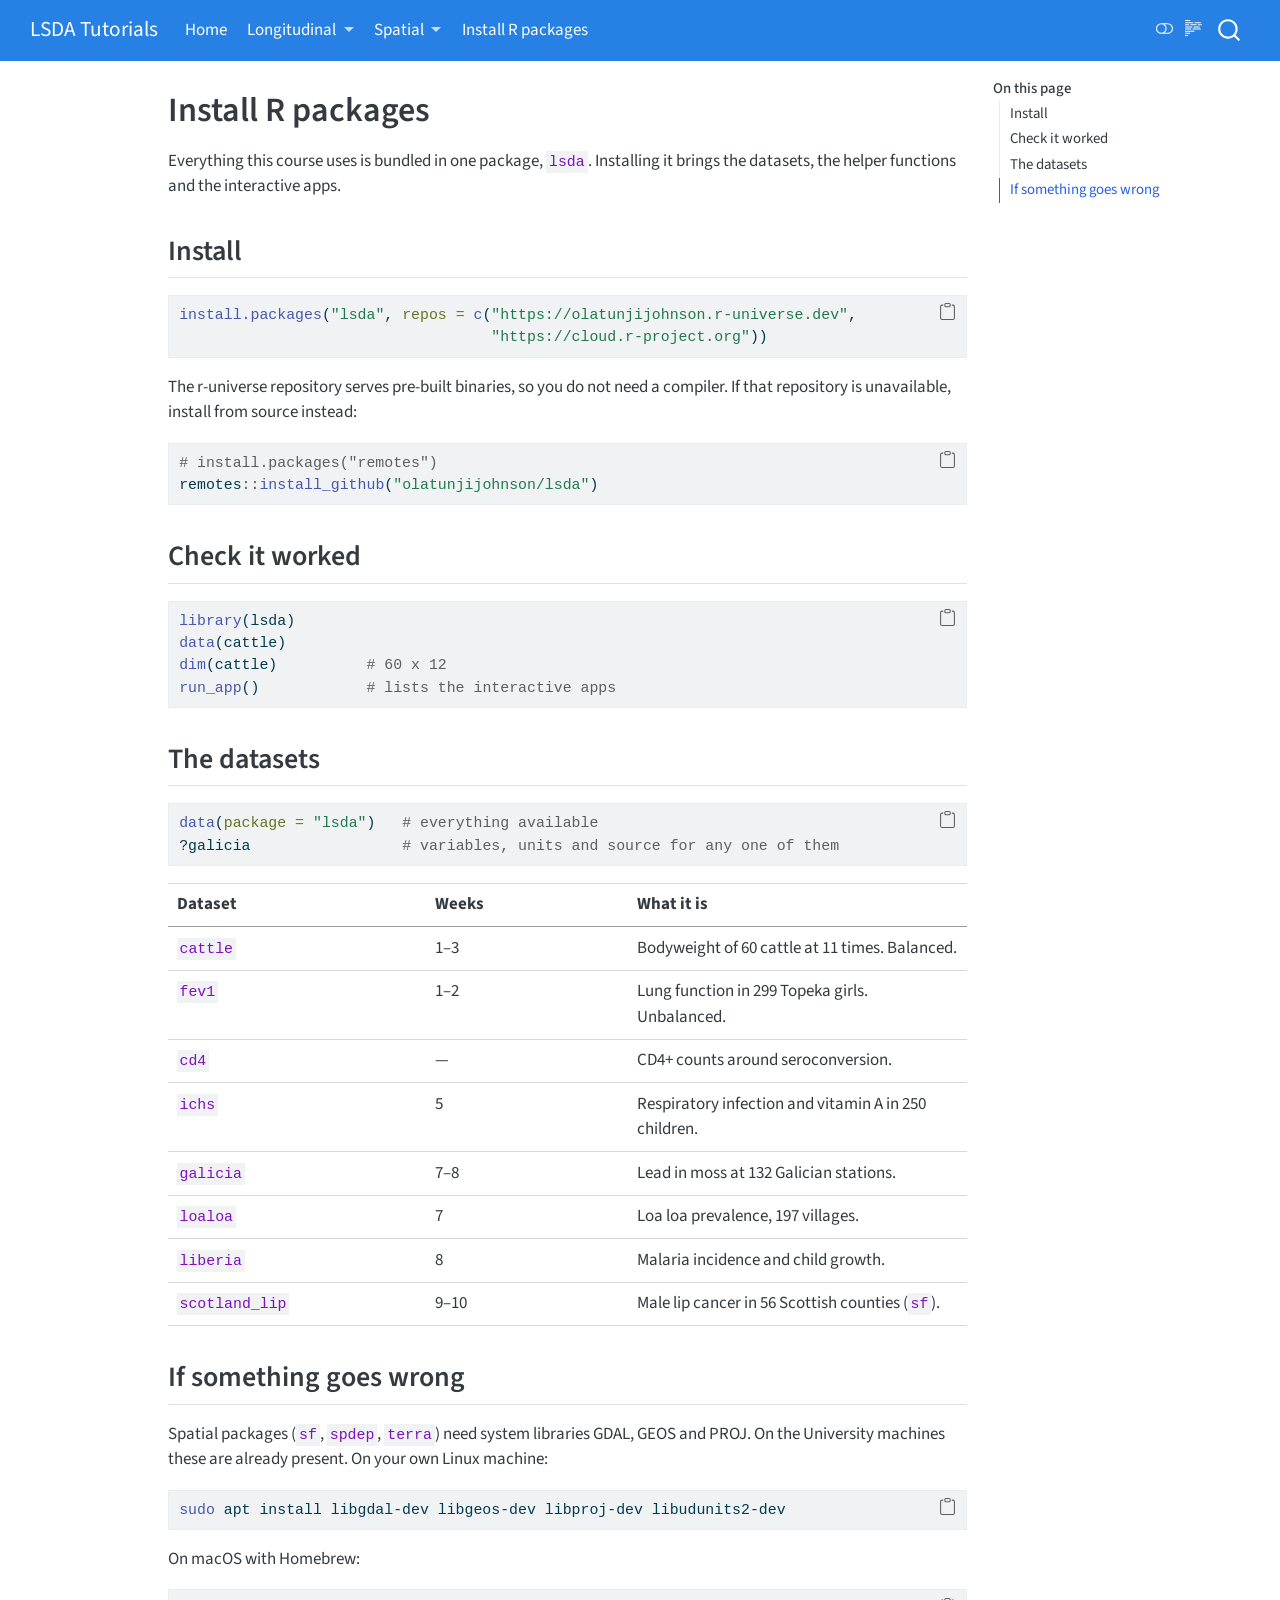
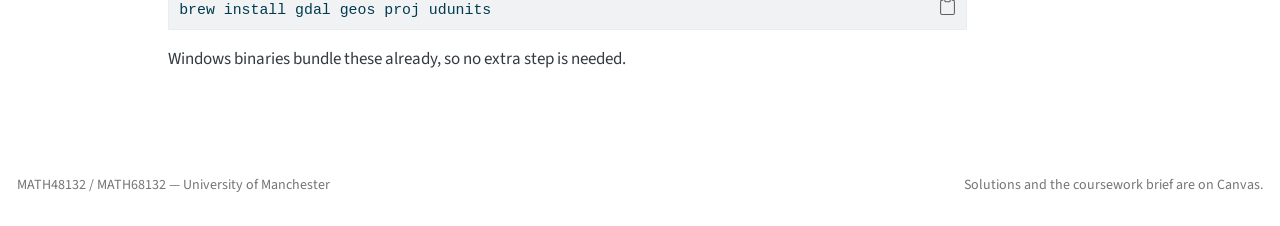
==== setup.html @ cd85b2e4 "Publish LSDA tutorial site Rendered output only, built from the private LSDA-2026 repository. Contai" ====
<!DOCTYPE html>
<html xmlns="http://www.w3.org/1999/xhtml" lang="en" xml:lang="en"><head>

<meta charset="utf-8">
<meta name="generator" content="quarto-1.10.18">

<meta name="viewport" content="width=device-width, initial-scale=1.0, user-scalable=yes">


<title>Install R packages – LSDA Tutorials</title>
<style>
/* Default styles provided by pandoc.
** See https://pandoc.org/MANUAL.html#variables-for-html for config info.
*/
span.smallcaps{font-variant: small-caps;}
div.columns{display: flex; gap: 1.5em;}
div.column{flex: auto;}
@media screen {
div.columns{gap: min(4vw, 1.5em);}
div.column{overflow-x: auto;}
}
div.hanging-indent{margin-left: 1.5em; text-indent: -1.5em;}
ul.task-list{list-style: none;}
ul.task-list li input[type="checkbox"] {
  width: 0.8em;
  margin: 0 0.8em 0.2em -1em; /* quarto-specific, see https://github.com/quarto-dev/quarto-cli/issues/4556 */ 
  vertical-align: middle;
}
/* CSS for syntax highlighting */
html { -webkit-text-size-adjust: 100%; }
pre > code.sourceCode { white-space: pre; position: relative; }
pre > code.sourceCode > span { display: inline-block; line-height: 1.25; }
pre > code.sourceCode > span:empty { height: 1.2em; }
.sourceCode { overflow: visible; }
code.sourceCode > span { color: inherit; text-decoration: inherit; }
div.sourceCode { margin: 1em 0; }
pre.sourceCode { margin: 0; }
@media screen {
div.sourceCode { overflow: auto; }
}
@media print {
pre > code.sourceCode { white-space: pre-wrap; }
pre > code.sourceCode > span { text-indent: -5em; padding-left: 5em; }
}
pre.numberSource code
  { counter-reset: source-line 0; }
pre.numberSource code > span
  { position: relative; left: -4em; counter-increment: source-line; }
pre.numberSource code > span > a:first-child::before
  { content: counter(source-line);
    position: relative; left: -1em; text-align: right; vertical-align: baseline;
    border: none; display: inline-block;
    -webkit-touch-callout: none; -webkit-user-select: none;
    -khtml-user-select: none; -moz-user-select: none;
    -ms-user-select: none; user-select: none;
    padding: 0 4px; width: 4em;
  }
pre.numberSource { margin-left: 3em;  padding-left: 4px; }
div.sourceCode
  {   }
@media screen {
pre > code.sourceCode > span > a:first-child::before { text-decoration: underline; }
}
</style>


<script src="site_libs/quarto-nav/quarto-nav.js"></script>
<script src="site_libs/quarto-nav/headroom.min.js"></script>
<script src="site_libs/clipboard/clipboard.min.js"></script>
<script src="site_libs/quarto-search/autocomplete.umd.js"></script>
<script src="site_libs/quarto-search/fuse.min.js"></script>
<script src="site_libs/quarto-search/quarto-search.js"></script>
<meta name="quarto:offset" content="./">
<script src="site_libs/quarto-html/quarto.js" type="module"></script>
<script src="site_libs/quarto-html/tabsets/tabsets.js" type="module"></script>
<script src="site_libs/quarto-html/popper.min.js"></script>
<script src="site_libs/quarto-html/tippy.umd.min.js"></script>
<script src="site_libs/quarto-html/anchor.min.js"></script>
<link href="site_libs/quarto-html/tippy.css" rel="stylesheet">
<link href="site_libs/quarto-html/quarto-syntax-highlighting-64a204ab8560d761af7679ceaba22944.css" rel="stylesheet" class="quarto-color-scheme" id="quarto-text-highlighting-styles">
<link href="site_libs/quarto-html/quarto-syntax-highlighting-dark-b85bc7c33db8c58e0ec93c3465666fed.css" rel="stylesheet" class="quarto-color-scheme quarto-color-alternate" id="quarto-text-highlighting-styles">
<link href="site_libs/quarto-html/quarto-syntax-highlighting-64a204ab8560d761af7679ceaba22944.css" rel="stylesheet" class="quarto-color-scheme-extra" id="quarto-text-highlighting-styles">
<script src="site_libs/bootstrap/bootstrap.min.js"></script>
<link href="site_libs/bootstrap/bootstrap-icons.css" rel="stylesheet">
<link href="site_libs/bootstrap/bootstrap-890f6ddb27ab3d888db436a65a8ec810.min.css" rel="stylesheet" append-hash="true" class="quarto-color-scheme" id="quarto-bootstrap" data-mode="light">
<link href="site_libs/bootstrap/bootstrap-dark-fd373fba937ee4782293b424e2fedf7d.min.css" rel="stylesheet" append-hash="true" class="quarto-color-scheme quarto-color-alternate" id="quarto-bootstrap" data-mode="dark">
<link href="site_libs/bootstrap/bootstrap-890f6ddb27ab3d888db436a65a8ec810.min.css" rel="stylesheet" append-hash="true" class="quarto-color-scheme-extra" id="quarto-bootstrap" data-mode="light">
<script src="site_libs/quarto-contrib/live-runtime/live-runtime.js" type="module"></script>
<link href="site_libs/quarto-contrib/live-runtime/live-runtime.css" rel="stylesheet">
<script id="quarto-search-options" type="application/json">{
  "location": "navbar",
  "copy-button": false,
  "collapse-after": 3,
  "panel-placement": "end",
  "type": "overlay",
  "limit": 50,
  "keyboard-shortcut": [
    "f",
    "/",
    "s"
  ],
  "language": {
    "search-no-results-text": "No results",
    "search-matching-documents-text": "matching documents",
    "search-copy-link-title": "Copy link to search",
    "search-hide-matches-text": "Hide additional matches",
    "search-more-match-text": "more match in this document",
    "search-more-matches-text": "more matches in this document",
    "search-clear-button-title": "Clear",
    "search-text-placeholder": "",
    "search-detached-cancel-button-title": "Cancel",
    "search-submit-button-title": "Submit",
    "search-label": "Search"
  }
}</script>
<script type="module" src="site_libs/quarto-ojs/quarto-ojs-runtime.js"></script>
<link href="site_libs/quarto-ojs/quarto-ojs.css" rel="stylesheet">
<script src="coi-serviceworker.js"></script>


<link rel="stylesheet" href="styles.css">
</head>

<body class="nav-fixed quarto-light"><script id="quarto-html-before-body" type="application/javascript">
    const toggleBodyColorMode = (bsSheetEl) => {
      const mode = bsSheetEl.getAttribute("data-mode");
      const bodyEl = window.document.querySelector("body");
      if (mode === "dark") {
        bodyEl.classList.add("quarto-dark");
        bodyEl.classList.remove("quarto-light");
      } else {
        bodyEl.classList.add("quarto-light");
        bodyEl.classList.remove("quarto-dark");
      }
    }
    const toggleBodyColorPrimary = () => {
      const bsSheetEl = window.document.querySelector("link#quarto-bootstrap:not([rel=disabled-stylesheet])");
      if (bsSheetEl) {
        toggleBodyColorMode(bsSheetEl);
      }
    }
    const setColorSchemeToggle = (alternate) => {
      const toggles = window.document.querySelectorAll('.quarto-color-scheme-toggle');
      for (let i=0; i < toggles.length; i++) {
        const toggle = toggles[i];
        if (toggle) {
          if (alternate) {
            toggle.classList.add("alternate");
          } else {
            toggle.classList.remove("alternate");
          }
        }
      }
    };
    const toggleColorMode = (alternate) => {
      // Switch the stylesheets
      const primaryStylesheets = window.document.querySelectorAll('link.quarto-color-scheme:not(.quarto-color-alternate)');
      const alternateStylesheets = window.document.querySelectorAll('link.quarto-color-scheme.quarto-color-alternate');
      manageTransitions('#quarto-margin-sidebar .nav-link', false);
      if (alternate) {
        // note: dark is layered on light, we don't disable primary!
        enableStylesheet(alternateStylesheets);
        for (const sheetNode of alternateStylesheets) {
          if (sheetNode.id === "quarto-bootstrap") {
            toggleBodyColorMode(sheetNode);
          }
        }
      } else {
        disableStylesheet(alternateStylesheets);
        enableStylesheet(primaryStylesheets)
        toggleBodyColorPrimary();
      }
      manageTransitions('#quarto-margin-sidebar .nav-link', true);
      // Switch the toggles
      setColorSchemeToggle(alternate)
      // Hack to workaround the fact that safari doesn't
      // properly recolor the scrollbar when toggling (#1455)
      if (navigator.userAgent.indexOf('Safari') > 0 && navigator.userAgent.indexOf('Chrome') == -1) {
        manageTransitions("body", false);
        window.scrollTo(0, 1);
        setTimeout(() => {
          window.scrollTo(0, 0);
          manageTransitions("body", true);
        }, 40);
      }
    }
    const disableStylesheet = (stylesheets) => {
      for (let i=0; i < stylesheets.length; i++) {
        const stylesheet = stylesheets[i];
        stylesheet.rel = 'disabled-stylesheet';
      }
    }
    const enableStylesheet = (stylesheets) => {
      for (let i=0; i < stylesheets.length; i++) {
        const stylesheet = stylesheets[i];
        if(stylesheet.rel !== 'stylesheet') { // for Chrome, which will still FOUC without this check
          stylesheet.rel = 'stylesheet';
        }
      }
    }
    const manageTransitions = (selector, allowTransitions) => {
      const els = window.document.querySelectorAll(selector);
      for (let i=0; i < els.length; i++) {
        const el = els[i];
        if (allowTransitions) {
          el.classList.remove('notransition');
        } else {
          el.classList.add('notransition');
        }
      }
    }
    const isFileUrl = () => {
      return window.location.protocol === 'file:';
    }
    const hasAlternateSentinel = () => {
      let styleSentinel = getColorSchemeSentinel();
      if (styleSentinel !== null) {
        return styleSentinel === "alternate";
      } else {
        return false;
      }
    }
    const setStyleSentinel = (alternate) => {
      const value = alternate ? "alternate" : "default";
      if (!isFileUrl()) {
        window.localStorage.setItem("quarto-color-scheme", value);
      } else {
        localAlternateSentinel = value;
      }
    }
    const getColorSchemeSentinel = () => {
      if (!isFileUrl()) {
        const storageValue = window.localStorage.getItem("quarto-color-scheme");
        return storageValue != null ? storageValue : localAlternateSentinel;
      } else {
        return localAlternateSentinel;
      }
    }
    const toggleGiscusIfUsed = (isAlternate, darkModeDefault) => {
      const baseTheme = document.querySelector('#giscus-base-theme')?.value ?? 'light';
      const alternateTheme = document.querySelector('#giscus-alt-theme')?.value ?? 'dark';
      let newTheme = '';
      if(authorPrefersDark) {
        newTheme = isAlternate ? baseTheme : alternateTheme;
      } else {
        newTheme = isAlternate ? alternateTheme : baseTheme;
      }
      const changeGiscusTheme = () => {
        // From: https://github.com/giscus/giscus/issues/336
        const sendMessage = (message) => {
          const iframe = document.querySelector('iframe.giscus-frame');
          if (!iframe) return;
          iframe.contentWindow.postMessage({ giscus: message }, 'https://giscus.app');
        }
        sendMessage({
          setConfig: {
            theme: newTheme
          }
        });
      }
      const isGiscussLoaded = window.document.querySelector('iframe.giscus-frame') !== null;
      if (isGiscussLoaded) {
        changeGiscusTheme();
      }
    };
    const authorPrefersDark = false;
    const darkModeDefault = authorPrefersDark;
      document.querySelector('link#quarto-text-highlighting-styles.quarto-color-scheme-extra').rel = 'disabled-stylesheet';
      document.querySelector('link#quarto-bootstrap.quarto-color-scheme-extra').rel = 'disabled-stylesheet';
    let localAlternateSentinel = darkModeDefault ? 'alternate' : 'default';
    // Dark / light mode switch
    window.quartoToggleColorScheme = () => {
      // Read the current dark / light value
      let toAlternate = !hasAlternateSentinel();
      toggleColorMode(toAlternate);
      setStyleSentinel(toAlternate);
      toggleGiscusIfUsed(toAlternate, darkModeDefault);
      window.dispatchEvent(new Event('resize'));
    };
    // Switch to dark mode if need be
    if (hasAlternateSentinel()) {
      toggleColorMode(true);
    } else {
      toggleColorMode(false);
    }
  </script>

<div id="quarto-search-results"></div>
  <header id="quarto-header" class="headroom fixed-top">
    <nav class="navbar navbar-expand-lg " data-bs-theme="dark">
      <div class="navbar-container container-fluid">
      <div class="navbar-brand-container mx-auto">
    <a class="navbar-brand" href="./index.html">
    <span class="navbar-title">LSDA Tutorials</span>
    </a>
  </div>
            <div id="quarto-search" class="" title="Search"></div>
          <button class="navbar-toggler" type="button" data-bs-toggle="collapse" data-bs-target="#navbarCollapse" aria-controls="navbarCollapse" role="menu" aria-expanded="false" aria-label="Toggle navigation" onclick="if (window.quartoToggleHeadroom) { window.quartoToggleHeadroom(); }">
  <span class="navbar-toggler-icon"></span>
</button>
          <div class="collapse navbar-collapse" id="navbarCollapse">
            <ul class="navbar-nav navbar-nav-scroll me-auto">
  <li class="nav-item">
    <a class="nav-link" href="./index.html"> 
<span class="menu-text">Home</span></a>
  </li>  
  <li class="nav-item dropdown ">
    <a class="nav-link dropdown-toggle" href="#" id="nav-menu-longitudinal" role="link" data-bs-toggle="dropdown" aria-expanded="false">
 <span class="menu-text">Longitudinal</span>
    </a>
    <ul class="dropdown-menu" aria-labelledby="nav-menu-longitudinal">    
        <li>
    <a class="dropdown-item" href="./week01.html">
 <span class="dropdown-text">Week 1 — Exploring longitudinal data</span></a>
  </li>  
        <li>
    <a class="dropdown-item" href="./week02.html">
 <span class="dropdown-text">Week 2 — Linear mixed models</span></a>
  </li>  
        <li>
    <a class="dropdown-item" href="./week03.html">
 <span class="dropdown-text">Week 3 — Estimation and inference</span></a>
  </li>  
        <li>
    <a class="dropdown-item" href="./week04.html">
 <span class="dropdown-text">Week 4 — GLMMs</span></a>
  </li>  
        <li>
    <a class="dropdown-item" href="./week05.html">
 <span class="dropdown-text">Week 5 — GEE</span></a>
  </li>  
    </ul>
  </li>
  <li class="nav-item dropdown ">
    <a class="nav-link dropdown-toggle" href="#" id="nav-menu-spatial" role="link" data-bs-toggle="dropdown" aria-expanded="false">
 <span class="menu-text">Spatial</span>
    </a>
    <ul class="dropdown-menu" aria-labelledby="nav-menu-spatial">    
        <li>
    <a class="dropdown-item" href="./week07.html">
 <span class="dropdown-text">Week 7 — Geostatistics and variograms</span></a>
  </li>  
        <li>
    <a class="dropdown-item" href="./week08.html">
 <span class="dropdown-text">Week 8 — Kriging and prediction</span></a>
  </li>  
        <li>
    <a class="dropdown-item" href="./week09.html">
 <span class="dropdown-text">Week 9 — Areal data and Moran’s I</span></a>
  </li>  
        <li>
    <a class="dropdown-item" href="./week10.html">
 <span class="dropdown-text">Week 10 — CAR models</span></a>
  </li>  
        <li>
    <a class="dropdown-item" href="./week11.html">
 <span class="dropdown-text">Week 11 — Point processes</span></a>
  </li>  
    </ul>
  </li>
  <li class="nav-item">
    <a class="nav-link active" href="./setup.html" aria-current="page"> 
<span class="menu-text">Install R packages</span></a>
  </li>  
</ul>
          </div> <!-- /navcollapse -->
            <div class="quarto-navbar-tools">
  <a href="" class="quarto-color-scheme-toggle quarto-navigation-tool  px-1" onclick="window.quartoToggleColorScheme(); return false;" title="Toggle dark mode"><i class="bi"></i></a>
  <a href="" class="quarto-reader-toggle quarto-navigation-tool px-1" onclick="window.quartoToggleReader(); return false;" title="Toggle reader mode">
  <div class="quarto-reader-toggle-btn">
  <i class="bi"></i>
  </div>
</a>
</div>
      </div> <!-- /container-fluid -->
    </nav>
</header>
<!-- content -->
<div id="quarto-content" class="quarto-container page-columns page-rows-contents page-layout-article page-navbar">
<!-- sidebar -->
<!-- margin-sidebar -->
    <div id="quarto-margin-sidebar" class="sidebar margin-sidebar">
        <nav id="TOC" role="doc-toc" class="toc-active">
    <h2 id="toc-title">On this page</h2>
   
  <ul>
  <li><a href="#install" id="toc-install" class="nav-link active" data-scroll-target="#install">Install</a></li>
  <li><a href="#check-it-worked" id="toc-check-it-worked" class="nav-link" data-scroll-target="#check-it-worked">Check it worked</a></li>
  <li><a href="#the-datasets" id="toc-the-datasets" class="nav-link" data-scroll-target="#the-datasets">The datasets</a></li>
  <li><a href="#if-something-goes-wrong" id="toc-if-something-goes-wrong" class="nav-link" data-scroll-target="#if-something-goes-wrong">If something goes wrong</a></li>
  </ul>
</nav>
    </div>
<!-- main -->
<main class="content" id="quarto-document-content">


<header id="title-block-header" class="quarto-title-block default">
<div class="quarto-title">
<h1 class="title">Install R packages</h1>
</div>



<div class="quarto-title-meta">

    
  
    
  </div>
  


</header>


<p>Everything this course uses is bundled in one package, <code>lsda</code>. Installing it brings the datasets, the helper functions and the interactive apps.</p>
<section id="install" class="level2">
<h2 class="anchored" data-anchor-id="install">Install</h2>
<div class="code-copy-outer-scaffold"><div class="sourceCode" id="cb1"><pre class="sourceCode r code-with-copy"><code class="sourceCode r"><span id="cb1-1"><a href="#cb1-1" aria-hidden="true" tabindex="-1"></a><span class="fu">install.packages</span>(<span class="st">"lsda"</span>, <span class="at">repos =</span> <span class="fu">c</span>(<span class="st">"https://olatunjijohnson.r-universe.dev"</span>,</span>
<span id="cb1-2"><a href="#cb1-2" aria-hidden="true" tabindex="-1"></a>                                   <span class="st">"https://cloud.r-project.org"</span>))</span></code></pre></div><button title="Copy to Clipboard" class="code-copy-button"><i class="bi"></i></button></div>
<p>The r-universe repository serves pre-built binaries, so you do not need a compiler. If that repository is unavailable, install from source instead:</p>
<div class="code-copy-outer-scaffold"><div class="sourceCode" id="cb2"><pre class="sourceCode r code-with-copy"><code class="sourceCode r"><span id="cb2-1"><a href="#cb2-1" aria-hidden="true" tabindex="-1"></a><span class="co"># install.packages("remotes")</span></span>
<span id="cb2-2"><a href="#cb2-2" aria-hidden="true" tabindex="-1"></a>remotes<span class="sc">::</span><span class="fu">install_github</span>(<span class="st">"olatunjijohnson/lsda"</span>)</span></code></pre></div><button title="Copy to Clipboard" class="code-copy-button"><i class="bi"></i></button></div>
</section>
<section id="check-it-worked" class="level2">
<h2 class="anchored" data-anchor-id="check-it-worked">Check it worked</h2>
<div class="code-copy-outer-scaffold"><div class="sourceCode" id="cb3"><pre class="sourceCode r code-with-copy"><code class="sourceCode r"><span id="cb3-1"><a href="#cb3-1" aria-hidden="true" tabindex="-1"></a><span class="fu">library</span>(lsda)</span>
<span id="cb3-2"><a href="#cb3-2" aria-hidden="true" tabindex="-1"></a><span class="fu">data</span>(cattle)</span>
<span id="cb3-3"><a href="#cb3-3" aria-hidden="true" tabindex="-1"></a><span class="fu">dim</span>(cattle)          <span class="co"># 60 x 12</span></span>
<span id="cb3-4"><a href="#cb3-4" aria-hidden="true" tabindex="-1"></a><span class="fu">run_app</span>()            <span class="co"># lists the interactive apps</span></span></code></pre></div><button title="Copy to Clipboard" class="code-copy-button"><i class="bi"></i></button></div>
</section>
<section id="the-datasets" class="level2">
<h2 class="anchored" data-anchor-id="the-datasets">The datasets</h2>
<div class="code-copy-outer-scaffold"><div class="sourceCode" id="cb4"><pre class="sourceCode r code-with-copy"><code class="sourceCode r"><span id="cb4-1"><a href="#cb4-1" aria-hidden="true" tabindex="-1"></a><span class="fu">data</span>(<span class="at">package =</span> <span class="st">"lsda"</span>)   <span class="co"># everything available</span></span>
<span id="cb4-2"><a href="#cb4-2" aria-hidden="true" tabindex="-1"></a>?galicia                 <span class="co"># variables, units and source for any one of them</span></span></code></pre></div><button title="Copy to Clipboard" class="code-copy-button"><i class="bi"></i></button></div>
<table class="caption-top table">
<colgroup>
<col style="width: 32%">
<col style="width: 25%">
<col style="width: 42%">
</colgroup>
<thead>
<tr class="header">
<th>Dataset</th>
<th>Weeks</th>
<th>What it is</th>
</tr>
</thead>
<tbody>
<tr class="odd">
<td><code>cattle</code></td>
<td>1–3</td>
<td>Bodyweight of 60 cattle at 11 times. Balanced.</td>
</tr>
<tr class="even">
<td><code>fev1</code></td>
<td>1–2</td>
<td>Lung function in 299 Topeka girls. Unbalanced.</td>
</tr>
<tr class="odd">
<td><code>cd4</code></td>
<td>—</td>
<td>CD4+ counts around seroconversion.</td>
</tr>
<tr class="even">
<td><code>ichs</code></td>
<td>5</td>
<td>Respiratory infection and vitamin A in 250 children.</td>
</tr>
<tr class="odd">
<td><code>galicia</code></td>
<td>7–8</td>
<td>Lead in moss at 132 Galician stations.</td>
</tr>
<tr class="even">
<td><code>loaloa</code></td>
<td>7</td>
<td>Loa loa prevalence, 197 villages.</td>
</tr>
<tr class="odd">
<td><code>liberia</code></td>
<td>8</td>
<td>Malaria incidence and child growth.</td>
</tr>
<tr class="even">
<td><code>scotland_lip</code></td>
<td>9–10</td>
<td>Male lip cancer in 56 Scottish counties (<code>sf</code>).</td>
</tr>
</tbody>
</table>
</section>
<section id="if-something-goes-wrong" class="level2">
<h2 class="anchored" data-anchor-id="if-something-goes-wrong">If something goes wrong</h2>
<p>Spatial packages (<code>sf</code>, <code>spdep</code>, <code>terra</code>) need system libraries GDAL, GEOS and PROJ. On the University machines these are already present. On your own Linux machine:</p>
<div class="code-copy-outer-scaffold"><div class="sourceCode" id="cb5"><pre class="sourceCode sh code-with-copy"><code class="sourceCode bash"><span id="cb5-1"><a href="#cb5-1" aria-hidden="true" tabindex="-1"></a><span class="fu">sudo</span> apt install libgdal-dev libgeos-dev libproj-dev libudunits2-dev</span></code></pre></div><button title="Copy to Clipboard" class="code-copy-button"><i class="bi"></i></button></div>
<p>On macOS with Homebrew:</p>
<div class="code-copy-outer-scaffold"><div class="sourceCode" id="cb6"><pre class="sourceCode sh code-with-copy"><code class="sourceCode bash"><span id="cb6-1"><a href="#cb6-1" aria-hidden="true" tabindex="-1"></a><span class="ex">brew</span> install gdal geos proj udunits</span></code></pre></div><button title="Copy to Clipboard" class="code-copy-button"><i class="bi"></i></button></div>
<p>Windows binaries bundle these already, so no extra step is needed.</p>


<script type="ojs-module-contents">
eyJjb250ZW50cyI6W119
</script>
<div id="exercise-loading-indicator" class="exercise-loading-indicator d-none d-flex align-items-center gap-2">
<div id="exercise-loading-status" class="d-flex gap-2">

</div>
<div class="spinner-grow spinner-grow-sm">

</div>
</div>
<script type="vfs-file">
W10=
</script>
</section>

</main> <!-- /main -->
<script type="ojs-module-contents">
eyJjb250ZW50cyI6W119
</script>
<script type="module">
if (window.location.protocol === "file:") { alert("The OJS runtime does not work with file:// URLs. Please use a web server to view this document."); }
window._ojs.paths.runtimeToDoc = "../..";
window._ojs.paths.runtimeToRoot = "../..";
window._ojs.paths.docToRoot = "";
window._ojs.selfContained = false;
window._ojs.runtime.interpretFromScriptTags();
</script>
<script id="quarto-html-after-body" type="application/javascript">
  window.document.addEventListener("DOMContentLoaded", function (event) {
    // Ensure there is a toggle, if there isn't float one in the top right
    if (window.document.querySelector('.quarto-color-scheme-toggle') === null) {
      const a = window.document.createElement('a');
      a.classList.add('top-right');
      a.classList.add('quarto-color-scheme-toggle');
      a.href = "";
      a.onclick = function() { try { window.quartoToggleColorScheme(); } catch {} return false; };
      const i = window.document.createElement("i");
      i.classList.add('bi');
      a.appendChild(i);
      window.document.body.appendChild(a);
    }
    setColorSchemeToggle(hasAlternateSentinel())
    const icon = "";
    const anchorJS = new window.AnchorJS();
    anchorJS.options = {
      placement: 'right',
      icon: icon
    };
    anchorJS.add('.anchored');
    const isCodeAnnotation = (el) => {
      for (const clz of el.classList) {
        if (clz.startsWith('code-annotation-')) {                     
          return true;
        }
      }
      return false;
    }
    const onCopySuccess = function(e) {
      // button target
      const button = e.trigger;
      // don't keep focus
      button.blur();
      // flash "checked"
      button.classList.add('code-copy-button-checked');
      var currentTitle = button.getAttribute("title");
      button.setAttribute("title", "Copied!");
      let tooltip;
      if (window.bootstrap) {
        button.setAttribute("data-bs-toggle", "tooltip");
        button.setAttribute("data-bs-placement", "left");
        button.setAttribute("data-bs-title", "Copied!");
        tooltip = new bootstrap.Tooltip(button, 
          { trigger: "manual", 
            customClass: "code-copy-button-tooltip",
            offset: [0, -8]});
        tooltip.show();    
      }
      setTimeout(function() {
        if (tooltip) {
          tooltip.hide();
          button.removeAttribute("data-bs-title");
          button.removeAttribute("data-bs-toggle");
          button.removeAttribute("data-bs-placement");
        }
        button.setAttribute("title", currentTitle);
        button.classList.remove('code-copy-button-checked');
      }, 1000);
      // clear code selection
      e.clearSelection();
    }
    const getTextToCopy = function(trigger) {
      const outerScaffold = trigger.parentElement.cloneNode(true);
      const codeEl = outerScaffold.querySelector('code');
      for (const childEl of codeEl.children) {
        if (isCodeAnnotation(childEl)) {
          childEl.remove();
        }
      }
      return codeEl.innerText;
    }
    const clipboard = new window.ClipboardJS('.code-copy-button:not([data-in-quarto-modal])', {
      text: getTextToCopy
    });
    clipboard.on('success', onCopySuccess);
    if (window.document.getElementById('quarto-embedded-source-code-modal')) {
      const clipboardModal = new window.ClipboardJS('.code-copy-button[data-in-quarto-modal]', {
        text: getTextToCopy,
        container: window.document.getElementById('quarto-embedded-source-code-modal')
      });
      clipboardModal.on('success', onCopySuccess);
    }
      var localhostRegex = new RegExp(/^(?:http|https):\/\/localhost\:?[0-9]*\//);
      var mailtoRegex = new RegExp(/^mailto:/);
        var filterRegex = new RegExp("https:\/\/olatunjijohnson\.github\.io\/lsda-tutorials");
      var isInternal = (href) => {
          return filterRegex.test(href) || localhostRegex.test(href) || mailtoRegex.test(href);
      }
      // Inspect non-navigation links and adorn them if external
     var links = window.document.querySelectorAll('a[href]:not(.nav-link):not(.navbar-brand):not(.toc-action):not(.sidebar-link):not(.sidebar-item-toggle):not(.pagination-link):not(.no-external):not([aria-hidden]):not(.dropdown-item):not(.quarto-navigation-tool):not(.about-link)');
      for (var i=0; i<links.length; i++) {
        const link = links[i];
        if (!isInternal(link.href)) {
          // undo the damage that might have been done by quarto-nav.js in the case of
          // links that we want to consider external
          if (link.dataset.originalHref !== undefined) {
            link.href = link.dataset.originalHref;
          }
        }
      }
    function tippyHover(el, contentFn, onTriggerFn, onUntriggerFn) {
      const config = {
        allowHTML: true,
        maxWidth: 500,
        delay: 100,
        arrow: false,
        appendTo: function(el) {
            return el.parentElement;
        },
        interactive: true,
        interactiveBorder: 10,
        theme: 'quarto',
        placement: 'bottom-start',
      };
      if (contentFn) {
        config.content = contentFn;
      }
      if (onTriggerFn) {
        config.onTrigger = onTriggerFn;
      }
      if (onUntriggerFn) {
        config.onUntrigger = onUntriggerFn;
      }
      window.tippy(el, config); 
    }
    const noterefs = window.document.querySelectorAll('a[role="doc-noteref"]');
    for (var i=0; i<noterefs.length; i++) {
      const ref = noterefs[i];
      tippyHover(ref, function() {
        // use id or data attribute instead here
        let href = ref.getAttribute('data-footnote-href') || ref.getAttribute('href');
        try { href = new URL(href).hash; } catch {}
        const id = href.replace(/^#\/?/, "");
        const note = window.document.getElementById(id);
        if (note) {
          return note.innerHTML;
        } else {
          return "";
        }
      });
    }
    const xrefs = window.document.querySelectorAll('a.quarto-xref');
    const processXRef = (id, note) => {
      // Strip column container classes
      const stripColumnClz = (el) => {
        el.classList.remove("page-full", "page-columns");
        if (el.children) {
          for (const child of el.children) {
            stripColumnClz(child);
          }
        }
      }
      stripColumnClz(note)
      if (id === null || id.startsWith('sec-')) {
        // Special case sections, only their first couple elements
        const container = document.createElement("div");
        if (note.children && note.children.length > 2) {
          container.appendChild(note.children[0].cloneNode(true));
          for (let i = 1; i < note.children.length; i++) {
            const child = note.children[i];
            if (child.tagName === "P" && child.innerText === "") {
              continue;
            } else {
              container.appendChild(child.cloneNode(true));
              break;
            }
          }
          if (window.Quarto?.typesetMath) {
            window.Quarto.typesetMath(container);
          }
          return container.innerHTML
        } else {
          if (window.Quarto?.typesetMath) {
            window.Quarto.typesetMath(note);
          }
          return note.innerHTML;
        }
      } else {
        // Remove any anchor links if they are present
        const anchorLink = note.querySelector('a.anchorjs-link');
        if (anchorLink) {
          anchorLink.remove();
        }
        if (window.Quarto?.typesetMath) {
          window.Quarto.typesetMath(note);
        }
        if (note.classList.contains("callout")) {
          return note.outerHTML;
        } else {
          return note.innerHTML;
        }
      }
    }
    for (var i=0; i<xrefs.length; i++) {
      const xref = xrefs[i];
      tippyHover(xref, undefined, function(instance) {
        instance.disable();
        let url = xref.getAttribute('href');
        let hash = undefined; 
        if (url.startsWith('#')) {
          hash = url;
        } else {
          try { hash = new URL(url).hash; } catch {}
        }
        if (hash) {
          const id = hash.replace(/^#\/?/, "");
          const note = window.document.getElementById(id);
          if (note !== null) {
            try {
              const html = processXRef(id, note.cloneNode(true));
              instance.setContent(html);
            } finally {
              instance.enable();
              instance.show();
            }
          } else {
            // See if we can fetch this
            fetch(url.split('#')[0])
            .then(res => res.text())
            .then(html => {
              const parser = new DOMParser();
              const htmlDoc = parser.parseFromString(html, "text/html");
              const note = htmlDoc.getElementById(id);
              if (note !== null) {
                const html = processXRef(id, note);
                instance.setContent(html);
              } 
            }).finally(() => {
              instance.enable();
              instance.show();
            });
          }
        } else {
          // See if we can fetch a full url (with no hash to target)
          // This is a special case and we should probably do some content thinning / targeting
          fetch(url)
          .then(res => res.text())
          .then(html => {
            const parser = new DOMParser();
            const htmlDoc = parser.parseFromString(html, "text/html");
            const note = htmlDoc.querySelector('main.content');
            if (note !== null) {
              // This should only happen for chapter cross references
              // (since there is no id in the URL)
              // remove the first header
              if (note.children.length > 0 && note.children[0].tagName === "HEADER") {
                note.children[0].remove();
              }
              const html = processXRef(null, note);
              instance.setContent(html);
            } 
          }).finally(() => {
            instance.enable();
            instance.show();
          });
        }
      }, function(instance) {
      });
    }
        let selectedAnnoteEl;
        const selectorForAnnotation = ( cell, annotation) => {
          let cellAttr = 'data-code-cell="' + cell + '"';
          let lineAttr = 'data-code-annotation="' +  annotation + '"';
          const selector = 'span[' + cellAttr + '][' + lineAttr + ']';
          return selector;
        }
        const selectCodeLines = (annoteEl) => {
          const doc = window.document;
          const targetCell = annoteEl.getAttribute("data-target-cell");
          const targetAnnotation = annoteEl.getAttribute("data-target-annotation");
          const annoteSpan = window.document.querySelector(selectorForAnnotation(targetCell, targetAnnotation));
          const lines = annoteSpan.getAttribute("data-code-lines").split(",");
          const lineIds = lines.map((line) => {
            return targetCell + "-" + line;
          })
          let top = null;
          let height = null;
          let parent = null;
          if (lineIds.length > 0) {
              //compute the position of the single el (top and bottom and make a div)
              const el = window.document.getElementById(lineIds[0]);
              top = el.offsetTop;
              height = el.offsetHeight;
              parent = el.parentElement.parentElement;
            if (lineIds.length > 1) {
              const lastEl = window.document.getElementById(lineIds[lineIds.length - 1]);
              const bottom = lastEl.offsetTop + lastEl.offsetHeight;
              height = bottom - top;
            }
            if (top !== null && height !== null && parent !== null) {
              // cook up a div (if necessary) and position it 
              let div = window.document.getElementById("code-annotation-line-highlight");
              if (div === null) {
                div = window.document.createElement("div");
                div.setAttribute("id", "code-annotation-line-highlight");
                div.style.position = 'absolute';
                parent.appendChild(div);
              }
              div.style.top = top - 2 + "px";
              div.style.height = height + 4 + "px";
              div.style.left = 0;
              let gutterDiv = window.document.getElementById("code-annotation-line-highlight-gutter");
              if (gutterDiv === null) {
                gutterDiv = window.document.createElement("div");
                gutterDiv.setAttribute("id", "code-annotation-line-highlight-gutter");
                gutterDiv.style.position = 'absolute';
                const codeCell = window.document.getElementById(targetCell);
                const gutter = codeCell.querySelector('.code-annotation-gutter');
                gutter.appendChild(gutterDiv);
              }
              gutterDiv.style.top = top - 2 + "px";
              gutterDiv.style.height = height + 4 + "px";
            }
            selectedAnnoteEl = annoteEl;
          }
        };
        const unselectCodeLines = () => {
          const elementsIds = ["code-annotation-line-highlight", "code-annotation-line-highlight-gutter"];
          elementsIds.forEach((elId) => {
            const div = window.document.getElementById(elId);
            if (div) {
              div.remove();
            }
          });
          selectedAnnoteEl = undefined;
        };
          // Handle positioning of the toggle
      window.addEventListener(
        "resize",
        throttle(() => {
          elRect = undefined;
          if (selectedAnnoteEl) {
            selectCodeLines(selectedAnnoteEl);
          }
        }, 10)
      );
      function throttle(fn, ms) {
      let throttle = false;
      let timer;
        return (...args) => {
          if(!throttle) { // first call gets through
              fn.apply(this, args);
              throttle = true;
          } else { // all the others get throttled
              if(timer) clearTimeout(timer); // cancel #2
              timer = setTimeout(() => {
                fn.apply(this, args);
                timer = throttle = false;
              }, ms);
          }
        };
      }
        // Attach click handler to the DT
        const annoteDls = window.document.querySelectorAll('dt[data-target-cell]');
        for (const annoteDlNode of annoteDls) {
          annoteDlNode.addEventListener('click', (event) => {
            const clickedEl = event.target;
            if (clickedEl !== selectedAnnoteEl) {
              unselectCodeLines();
              const activeEl = window.document.querySelector('dt[data-target-cell].code-annotation-active');
              if (activeEl) {
                activeEl.classList.remove('code-annotation-active');
              }
              selectCodeLines(clickedEl);
              clickedEl.classList.add('code-annotation-active');
            } else {
              // Unselect the line
              unselectCodeLines();
              clickedEl.classList.remove('code-annotation-active');
            }
          });
        }
    const findCites = (el) => {
      const parentEl = el.parentElement;
      if (parentEl) {
        const cites = parentEl.dataset.cites;
        if (cites) {
          return {
            el,
            cites: cites.split(' ')
          };
        } else {
          return findCites(el.parentElement)
        }
      } else {
        return undefined;
      }
    };
    var bibliorefs = window.document.querySelectorAll('a[role="doc-biblioref"]');
    for (var i=0; i<bibliorefs.length; i++) {
      const ref = bibliorefs[i];
      const citeInfo = findCites(ref);
      if (citeInfo) {
        tippyHover(citeInfo.el, function() {
          var popup = window.document.createElement('div');
          citeInfo.cites.forEach(function(cite) {
            var citeDiv = window.document.createElement('div');
            citeDiv.classList.add('hanging-indent');
            citeDiv.classList.add('csl-entry');
            var biblioDiv = window.document.getElementById('ref-' + cite);
            if (biblioDiv) {
              citeDiv.innerHTML = biblioDiv.innerHTML;
            }
            popup.appendChild(citeDiv);
          });
          return popup.innerHTML;
        });
      }
    }
  });
  </script>
</div> <!-- /content -->
<footer class="footer">
  <div class="nav-footer">
    <div class="nav-footer-left">
<p>MATH48132 / MATH68132 — University of Manchester</p>
</div>   
    <div class="nav-footer-center">
      &nbsp;
    </div>
    <div class="nav-footer-right">
<p>Solutions and the coursework brief are on Canvas.</p>
</div>
  </div>
</footer>




</body></html>
---- site_libs/quarto-html/tippy.css ----
.tippy-box[data-animation=fade][data-state=hidden]{opacity:0}[data-tippy-root]{max-width:calc(100vw - 10px)}.tippy-box{position:relative;background-color:#333;color:#fff;border-radius:4px;font-size:14px;line-height:1.4;white-space:normal;outline:0;transition-property:transform,visibility,opacity}.tippy-box[data-placement^=top]>.tippy-arrow{bottom:0}.tippy-box[data-placement^=top]>.tippy-arrow:before{bottom:-7px;left:0;border-width:8px 8px 0;border-top-color:initial;transform-origin:center top}.tippy-box[data-placement^=bottom]>.tippy-arrow{top:0}.tippy-box[data-placement^=bottom]>.tippy-arrow:before{top:-7px;left:0;border-width:0 8px 8px;border-bottom-color:initial;transform-origin:center bottom}.tippy-box[data-placement^=left]>.tippy-arrow{right:0}.tippy-box[data-placement^=left]>.tippy-arrow:before{border-width:8px 0 8px 8px;border-left-color:initial;right:-7px;transform-origin:center left}.tippy-box[data-placement^=right]>.tippy-arrow{left:0}.tippy-box[data-placement^=right]>.tippy-arrow:before{left:-7px;border-width:8px 8px 8px 0;border-right-color:initial;transform-origin:center right}.tippy-box[data-inertia][data-state=visible]{transition-timing-function:cubic-bezier(.54,1.5,.38,1.11)}.tippy-arrow{width:16px;height:16px;color:#333}.tippy-arrow:before{content:"";position:absolute;border-color:transparent;border-style:solid}.tippy-content{position:relative;padding:5px 9px;z-index:1}
---- site_libs/quarto-html/quarto-syntax-highlighting-64a204ab8560d761af7679ceaba22944.css ----
/* quarto syntax highlight colors */
:root {
  --quarto-hl-ot-color: #003B4F;
  --quarto-hl-at-color: #657422;
  --quarto-hl-ss-color: #20794D;
  --quarto-hl-an-color: #5E5E5E;
  --quarto-hl-fu-color: #4758AB;
  --quarto-hl-st-color: #20794D;
  --quarto-hl-cf-color: #003B4F;
  --quarto-hl-op-color: #5E5E5E;
  --quarto-hl-er-color: #AD0000;
  --quarto-hl-bn-color: #AD0000;
  --quarto-hl-al-color: #AD0000;
  --quarto-hl-va-color: #111111;
  --quarto-hl-bu-color: inherit;
  --quarto-hl-ex-color: inherit;
  --quarto-hl-pp-color: #AD0000;
  --quarto-hl-in-color: #5E5E5E;
  --quarto-hl-vs-color: #20794D;
  --quarto-hl-wa-color: #5E5E5E;
  --quarto-hl-do-color: #5E5E5E;
  --quarto-hl-im-color: #00769E;
  --quarto-hl-ch-color: #20794D;
  --quarto-hl-dt-color: #AD0000;
  --quarto-hl-fl-color: #AD0000;
  --quarto-hl-co-color: #5E5E5E;
  --quarto-hl-cv-color: #5E5E5E;
  --quarto-hl-cn-color: #8f5902;
  --quarto-hl-sc-color: #5E5E5E;
  --quarto-hl-dv-color: #AD0000;
  --quarto-hl-kw-color: #003B4F;
}

/* other quarto variables */
:root {
  --quarto-font-monospace: SFMono-Regular, Menlo, Monaco, Consolas, "Liberation Mono", "Courier New", monospace;
}

/* syntax highlight based on Pandoc's rules */
pre > code.sourceCode > span {
  color: #003B4F;
}

code.sourceCode > span {
  color: #003B4F;
}

div.sourceCode,
div.sourceCode pre.sourceCode {
  color: #003B4F;
}

/* Normal */
code span {
  color: #003B4F;
}

/* Alert */
code span.al {
  color: #AD0000;
  font-style: inherit;
}

/* Annotation */
code span.an {
  color: #5E5E5E;
  font-style: inherit;
}

/* Attribute */
code span.at {
  color: #657422;
  font-style: inherit;
}

/* BaseN */
code span.bn {
  color: #AD0000;
  font-style: inherit;
}

/* BuiltIn */
code span.bu {
  font-style: inherit;
}

/* ControlFlow */
code span.cf {
  color: #003B4F;
  font-weight: bold;
  font-style: inherit;
}

/* Char */
code span.ch {
  color: #20794D;
  font-style: inherit;
}

/* Constant */
code span.cn {
  color: #8f5902;
  font-style: inherit;
}

/* Comment */
code span.co {
  color: #5E5E5E;
  font-style: inherit;
}

/* CommentVar */
code span.cv {
  color: #5E5E5E;
  font-style: italic;
}

/* Documentation */
code span.do {
  color: #5E5E5E;
  font-style: italic;
}

/* DataType */
code span.dt {
  color: #AD0000;
  font-style: inherit;
}

/* DecVal */
code span.dv {
  color: #AD0000;
  font-style: inherit;
}

/* Error */
code span.er {
  color: #AD0000;
  font-style: inherit;
}

/* Extension */
code span.ex {
  font-style: inherit;
}

/* Float */
code span.fl {
  color: #AD0000;
  font-style: inherit;
}

/* Function */
code span.fu {
  color: #4758AB;
  font-style: inherit;
}

/* Import */
code span.im {
  color: #00769E;
  font-style: inherit;
}

/* Information */
code span.in {
  color: #5E5E5E;
  font-style: inherit;
}

/* Keyword */
code span.kw {
  color: #003B4F;
  font-weight: bold;
  font-style: inherit;
}

/* Operator */
code span.op {
  color: #5E5E5E;
  font-style: inherit;
}

/* Other */
code span.ot {
  color: #003B4F;
  font-style: inherit;
}

/* Preprocessor */
code span.pp {
  color: #AD0000;
  font-style: inherit;
}

/* SpecialChar */
code span.sc {
  color: #5E5E5E;
  font-style: inherit;
}

/* SpecialString */
code span.ss {
  color: #20794D;
  font-style: inherit;
}

/* String */
code span.st {
  color: #20794D;
  font-style: inherit;
}

/* Variable */
code span.va {
  color: #111111;
  font-style: inherit;
}

/* VerbatimString */
code span.vs {
  color: #20794D;
  font-style: inherit;
}

/* Warning */
code span.wa {
  color: #5E5E5E;
  font-style: italic;
}

.prevent-inlining {
  content: "</";
}

/*# sourceMappingURL=9d8d5bb603a83b8298b89080a598c93b.css.map */
---- site_libs/quarto-html/quarto-syntax-highlighting-dark-b85bc7c33db8c58e0ec93c3465666fed.css ----
/* quarto syntax highlight colors */
:root {
  --quarto-hl-al-color: #f07178;
  --quarto-hl-an-color: #d4d0ab;
  --quarto-hl-at-color: #00e0e0;
  --quarto-hl-bn-color: #d4d0ab;
  --quarto-hl-bu-color: #abe338;
  --quarto-hl-ch-color: #abe338;
  --quarto-hl-co-color: #f8f8f2;
  --quarto-hl-cv-color: #ffd700;
  --quarto-hl-cn-color: #ffd700;
  --quarto-hl-cf-color: #ffa07a;
  --quarto-hl-dt-color: #ffa07a;
  --quarto-hl-dv-color: #d4d0ab;
  --quarto-hl-do-color: #f8f8f2;
  --quarto-hl-er-color: #f07178;
  --quarto-hl-ex-color: #00e0e0;
  --quarto-hl-fl-color: #d4d0ab;
  --quarto-hl-fu-color: #ffa07a;
  --quarto-hl-im-color: #abe338;
  --quarto-hl-in-color: #d4d0ab;
  --quarto-hl-kw-color: #ffa07a;
  --quarto-hl-op-color: #ffa07a;
  --quarto-hl-ot-color: #00e0e0;
  --quarto-hl-pp-color: #dcc6e0;
  --quarto-hl-re-color: #00e0e0;
  --quarto-hl-sc-color: #abe338;
  --quarto-hl-ss-color: #abe338;
  --quarto-hl-st-color: #abe338;
  --quarto-hl-va-color: #00e0e0;
  --quarto-hl-vs-color: #abe338;
  --quarto-hl-wa-color: #dcc6e0;
}

/* other quarto variables */
:root {
  --quarto-font-monospace: SFMono-Regular, Menlo, Monaco, Consolas, "Liberation Mono", "Courier New", monospace;
}

/* syntax highlight based on Pandoc's rules */
pre > code.sourceCode > span {
  color: #f8f8f2;
}

code.sourceCode > span {
  color: #f8f8f2;
}

div.sourceCode,
div.sourceCode pre.sourceCode {
  color: #f8f8f2;
}

/* Normal */
code span {
  color: #f8f8f2;
}

/* Alert */
code span.al {
  color: #f07178;
}

/* Annotation */
code span.an {
  color: #d4d0ab;
}

/* Attribute */
code span.at {
  color: #00e0e0;
}

/* BaseN */
code span.bn {
  color: #d4d0ab;
}

/* BuiltIn */
code span.bu {
  color: #abe338;
}

/* ControlFlow */
code span.cf {
  font-weight: bold;
  color: #ffa07a;
}

/* Char */
code span.ch {
  color: #abe338;
}

/* Constant */
code span.cn {
  color: #ffd700;
}

/* Comment */
code span.co {
  font-style: italic;
  color: #f8f8f2;
}

/* CommentVar */
code span.cv {
  color: #ffd700;
}

/* Documentation */
code span.do {
  color: #f8f8f2;
}

/* DataType */
code span.dt {
  color: #ffa07a;
}

/* DecVal */
code span.dv {
  color: #d4d0ab;
}

/* Error */
code span.er {
  color: #f07178;
  text-decoration: underline;
}

/* Extension */
code span.ex {
  font-weight: bold;
  color: #00e0e0;
}

/* Float */
code span.fl {
  color: #d4d0ab;
}

/* Function */
code span.fu {
  color: #ffa07a;
}

/* Import */
code span.im {
  color: #abe338;
}

/* Information */
code span.in {
  color: #d4d0ab;
}

/* Keyword */
code span.kw {
  font-weight: bold;
  color: #ffa07a;
}

/* Operator */
code span.op {
  color: #ffa07a;
}

/* Other */
code span.ot {
  color: #00e0e0;
}

/* Preprocessor */
code span.pp {
  color: #dcc6e0;
}

/* RegionMarker */
code span.re {
  background-color: #f8f8f2;
  color: #00e0e0;
}

/* SpecialChar */
code span.sc {
  color: #abe338;
}

/* SpecialString */
code span.ss {
  color: #abe338;
}

/* String */
code span.st {
  color: #abe338;
}

/* Variable */
code span.va {
  color: #00e0e0;
}

/* VerbatimString */
code span.vs {
  color: #abe338;
}

/* Warning */
code span.wa {
  color: #dcc6e0;
}

.prevent-inlining {
  content: "</";
}

/*# sourceMappingURL=4ed8f1090dec6531da29ab00902aa718.css.map */
---- site_libs/quarto-html/quarto-syntax-highlighting-64a204ab8560d761af7679ceaba22944.css ----
/* quarto syntax highlight colors */
:root {
  --quarto-hl-ot-color: #003B4F;
  --quarto-hl-at-color: #657422;
  --quarto-hl-ss-color: #20794D;
  --quarto-hl-an-color: #5E5E5E;
  --quarto-hl-fu-color: #4758AB;
  --quarto-hl-st-color: #20794D;
  --quarto-hl-cf-color: #003B4F;
  --quarto-hl-op-color: #5E5E5E;
  --quarto-hl-er-color: #AD0000;
  --quarto-hl-bn-color: #AD0000;
  --quarto-hl-al-color: #AD0000;
  --quarto-hl-va-color: #111111;
  --quarto-hl-bu-color: inherit;
  --quarto-hl-ex-color: inherit;
  --quarto-hl-pp-color: #AD0000;
  --quarto-hl-in-color: #5E5E5E;
  --quarto-hl-vs-color: #20794D;
  --quarto-hl-wa-color: #5E5E5E;
  --quarto-hl-do-color: #5E5E5E;
  --quarto-hl-im-color: #00769E;
  --quarto-hl-ch-color: #20794D;
  --quarto-hl-dt-color: #AD0000;
  --quarto-hl-fl-color: #AD0000;
  --quarto-hl-co-color: #5E5E5E;
  --quarto-hl-cv-color: #5E5E5E;
  --quarto-hl-cn-color: #8f5902;
  --quarto-hl-sc-color: #5E5E5E;
  --quarto-hl-dv-color: #AD0000;
  --quarto-hl-kw-color: #003B4F;
}

/* other quarto variables */
:root {
  --quarto-font-monospace: SFMono-Regular, Menlo, Monaco, Consolas, "Liberation Mono", "Courier New", monospace;
}

/* syntax highlight based on Pandoc's rules */
pre > code.sourceCode > span {
  color: #003B4F;
}

code.sourceCode > span {
  color: #003B4F;
}

div.sourceCode,
div.sourceCode pre.sourceCode {
  color: #003B4F;
}

/* Normal */
code span {
  color: #003B4F;
}

/* Alert */
code span.al {
  color: #AD0000;
  font-style: inherit;
}

/* Annotation */
code span.an {
  color: #5E5E5E;
  font-style: inherit;
}

/* Attribute */
code span.at {
  color: #657422;
  font-style: inherit;
}

/* BaseN */
code span.bn {
  color: #AD0000;
  font-style: inherit;
}

/* BuiltIn */
code span.bu {
  font-style: inherit;
}

/* ControlFlow */
code span.cf {
  color: #003B4F;
  font-weight: bold;
  font-style: inherit;
}

/* Char */
code span.ch {
  color: #20794D;
  font-style: inherit;
}

/* Constant */
code span.cn {
  color: #8f5902;
  font-style: inherit;
}

/* Comment */
code span.co {
  color: #5E5E5E;
  font-style: inherit;
}

/* CommentVar */
code span.cv {
  color: #5E5E5E;
  font-style: italic;
}

/* Documentation */
code span.do {
  color: #5E5E5E;
  font-style: italic;
}

/* DataType */
code span.dt {
  color: #AD0000;
  font-style: inherit;
}

/* DecVal */
code span.dv {
  color: #AD0000;
  font-style: inherit;
}

/* Error */
code span.er {
  color: #AD0000;
  font-style: inherit;
}

/* Extension */
code span.ex {
  font-style: inherit;
}

/* Float */
code span.fl {
  color: #AD0000;
  font-style: inherit;
}

/* Function */
code span.fu {
  color: #4758AB;
  font-style: inherit;
}

/* Import */
code span.im {
  color: #00769E;
  font-style: inherit;
}

/* Information */
code span.in {
  color: #5E5E5E;
  font-style: inherit;
}

/* Keyword */
code span.kw {
  color: #003B4F;
  font-weight: bold;
  font-style: inherit;
}

/* Operator */
code span.op {
  color: #5E5E5E;
  font-style: inherit;
}

/* Other */
code span.ot {
  color: #003B4F;
  font-style: inherit;
}

/* Preprocessor */
code span.pp {
  color: #AD0000;
  font-style: inherit;
}

/* SpecialChar */
code span.sc {
  color: #5E5E5E;
  font-style: inherit;
}

/* SpecialString */
code span.ss {
  color: #20794D;
  font-style: inherit;
}

/* String */
code span.st {
  color: #20794D;
  font-style: inherit;
}

/* Variable */
code span.va {
  color: #111111;
  font-style: inherit;
}

/* VerbatimString */
code span.vs {
  color: #20794D;
  font-style: inherit;
}

/* Warning */
code span.wa {
  color: #5E5E5E;
  font-style: italic;
}

.prevent-inlining {
  content: "</";
}

/*# sourceMappingURL=9d8d5bb603a83b8298b89080a598c93b.css.map */
---- site_libs/quarto-contrib/live-runtime/live-runtime.css ----
.quarto-light{--exercise-main-color: var(--bs-body-color, var(--r-main-color, #212529));--exercise-output-color: var(--bs-black, #000000);--exercise-main-bg: var(--bs-body-bg, var(--r-background-color, #ffffff));--exercise-primary-rgb: var(--bs-primary-rgb, 13, 110, 253);--exercise-gray: var(--bs-gray-300, #dee2e6);--exercise-cap-bg: var(--bs-light-bg-subtle, #f8f8f8);--exercise-line-bg: rgba(var(--exercise-primary-rgb), .05);--exercise-line-gutter-bg: rgba(var(--exercise-primary-rgb), .1);--exercise-code-block-color: var(--quarto-scss-export-code-block-color, var(--exercise-main-color));--exercise-code-block-bg: var(--quarto-scss-export-code-block-bg, var(--exercise-main-bg))}.quarto-dark{--exercise-main-color: var(--bs-body-color, var(--r-main-color, #ffffff));--exercise-output-color: var(--bs-body-color, #ffffff);--exercise-main-bg: var(--bs-body-bg, var(--r-background-color, #222222));--exercise-primary-rgb: var(--bs-primary-rgb, 55, 90, 127);--exercise-gray: var(--bs-gray-700, #434343);--exercise-cap-bg: var(--bs-card-cap-bg, #505050);--exercise-line-bg: rgba(var(--exercise-primary-rgb), .2);--exercise-line-gutter-bg: rgba(var(--exercise-primary-rgb), .4);--exercise-code-block-color: var(--quarto-scss-export-code-block-color, var(--exercise-main-color));--exercise-code-block-bg: var(--quarto-scss-export-code-block-bg, var(--exercise-main-bg))}.webr-ojs-exercise.exercise-solution,.webr-ojs-exercise.exercise-hint{border:var(--exercise-gray) 1px solid;border-radius:5px;padding:1rem}.exercise-hint .exercise-hint,.exercise-solution .exercise-solution{border:none;padding:0}.webr-ojs-exercise.exercise-solution>.callout,.webr-ojs-exercise.exercise-hint>.callout{margin:-1rem;border:0}#exercise-loading-indicator{position:fixed;bottom:0;right:0;font-size:1.2rem;padding:.2rem .75rem;border:1px solid var(--exercise-gray);background-color:var(--exercise-cap-bg);border-top-left-radius:5px}#exercise-loading-indicator>.spinner-grow{min-width:1rem}.exercise-loading-details+.exercise-loading-details:before{content:"/ "}@media only screen and (max-width: 576px){#exercise-loading-indicator{font-size:.8rem;padding:.1rem .5rem}#exercise-loading-indicator>.spinner-grow{min-width:.66rem}#exercise-loading-indicator .gap-2{gap:.2rem!important}#exercise-loading-indicator .spinner-grow{--bs-spinner-width: .66rem;--bs-spinner-height: .66rem}}.btn.btn-exercise-editor:disabled,.btn.btn-exercise-editor.disabled,.btn-exercise-editor fieldset:disabled .btn{transition:opacity .5s}.card.exercise-editor .card-header a.btn{--bs-btn-padding-x: .5rem;--bs-btn-padding-y: .15rem;--bs-btn-font-size: .75rem}.quarto-dark .card.exercise-editor .card-header .btn.btn-outline-dark{--bs-btn-color: #f8f8f8;--bs-btn-border-color: #f8f8f8;--bs-btn-hover-color: #000;--bs-btn-hover-bg: #f8f8f8;--bs-btn-hover-border-color: #f8f8f8;--bs-btn-focus-shadow-rgb: 248, 248, 248;--bs-btn-active-color: #000;--bs-btn-active-bg: #f8f8f8;--bs-btn-active-border-color: #f8f8f8;--bs-btn-active-shadow: inset 0 3px 5px rgba(0, 0, 0, .125);--bs-btn-disabled-color: #f8f8f8;--bs-btn-disabled-bg: transparent;--bs-btn-disabled-border-color: #f8f8f8;--bs-btn-bg: transparent;--bs-gradient: none}.card.exercise-editor{--exercise-min-lines: 0;--exercise-max-lines: infinity;--exercise-font-size: var(--bs-body-font-size, 1rem)}.card.exercise-editor .card-header{padding:.5rem 1rem;background-color:var(--exercise-cap-bg);border-bottom:1px solid rgba(0,0,0,.175)}.card.exercise-editor .cm-editor{color:var(--exercise-code-block-color);background-color:var(--exercise-code-block-bg);max-height:calc(var(--exercise-max-lines) * 1.4 * var(--exercise-font-size) + 8px)}.card.exercise-editor .cm-content{caret-color:var(--exercise-code-block-color)}.card.exercise-editor .cm-cursor,.card.exercise-editor .cm-dropCursor{border-left-color:var(--exercise-code-block-color)}.card.exercise-editor .cm-focused .cm-selectionBackgroundm .cm-selectionBackground,.card.exercise-editor .cm-content ::selection{background-color:rgba(var(--exercise-primary-rgb),.1)}.card.exercise-editor .cm-activeLine{background-color:var(--exercise-line-bg)}.card.exercise-editor .cm-activeLineGutter{background-color:var(--exercise-line-gutter-bg)}.card.exercise-editor .cm-gutters{background-color:var(--exercise-cap-bg);color:var(--exercise-main-color);border-right:1px solid var(--exercise-gray)}.card.exercise-editor .cm-content,.card.exercise-editor .cm-gutter{min-height:calc(var(--exercise-min-lines) * 1.4 * var(--exercise-font-size) + 8px)}.card.exercise-editor .cm-scroller{line-height:1.4;overflow:auto}:root{--exercise-editor-hl-al: var(--quarto-hl-al-color, #AD0000);--exercise-editor-hl-an: var(--quarto-hl-an-color, #5E5E5E);--exercise-editor-hl-at: var(--quarto-hl-at-color, #657422);--exercise-editor-hl-bn: var(--quarto-hl-bn-color, #AD0000);--exercise-editor-hl-ch: var(--quarto-hl-ch-color, #20794D);--exercise-editor-hl-co: var(--quarto-hl-co-color, #5E5E5E);--exercise-editor-hl-cv: var(--quarto-hl-cv-color, #5E5E5E);--exercise-editor-hl-cn: var(--quarto-hl-cn-color, #8f5902);--exercise-editor-hl-cf: var(--quarto-hl-cf-color, #003B4F);--exercise-editor-hl-dt: var(--quarto-hl-dt-color, #AD0000);--exercise-editor-hl-dv: var(--quarto-hl-dv-color, #AD0000);--exercise-editor-hl-do: var(--quarto-hl-do-color, #5E5E5E);--exercise-editor-hl-er: var(--quarto-hl-er-color, #AD0000);--exercise-editor-hl-fl: var(--quarto-hl-fl-color, #AD0000);--exercise-editor-hl-fu: var(--quarto-hl-fu-color, #4758AB);--exercise-editor-hl-im: var(--quarto-hl-im-color, #00769E);--exercise-editor-hl-in: var(--quarto-hl-in-color, #5E5E5E);--exercise-editor-hl-kw: var(--quarto-hl-kw-color, #003B4F);--exercise-editor-hl-op: var(--quarto-hl-op-color, #5E5E5E);--exercise-editor-hl-ot: var(--quarto-hl-ot-color, #003B4F);--exercise-editor-hl-pp: var(--quarto-hl-pp-color, #AD0000);--exercise-editor-hl-sc: var(--quarto-hl-sc-color, #5E5E5E);--exercise-editor-hl-ss: var(--quarto-hl-ss-color, #20794D);--exercise-editor-hl-st: var(--quarto-hl-st-color, #20794D);--exercise-editor-hl-va: var(--quarto-hl-va-color, #111111);--exercise-editor-hl-vs: var(--quarto-hl-vs-color, #20794D);--exercise-editor-hl-wa: var(--quarto-hl-wa-color, #5E5E5E)}*[data-bs-theme=dark]{--exercise-editor-hl-al: var(--quarto-hl-al-color, #f07178);--exercise-editor-hl-an: var(--quarto-hl-an-color, #d4d0ab);--exercise-editor-hl-at: var(--quarto-hl-at-color, #00e0e0);--exercise-editor-hl-bn: var(--quarto-hl-bn-color, #d4d0ab);--exercise-editor-hl-bu: var(--quarto-hl-bu-color, #abe338);--exercise-editor-hl-ch: var(--quarto-hl-ch-color, #abe338);--exercise-editor-hl-co: var(--quarto-hl-co-color, #f8f8f2);--exercise-editor-hl-cv: var(--quarto-hl-cv-color, #ffd700);--exercise-editor-hl-cn: var(--quarto-hl-cn-color, #ffd700);--exercise-editor-hl-cf: var(--quarto-hl-cf-color, #ffa07a);--exercise-editor-hl-dt: var(--quarto-hl-dt-color, #ffa07a);--exercise-editor-hl-dv: var(--quarto-hl-dv-color, #d4d0ab);--exercise-editor-hl-do: var(--quarto-hl-do-color, #f8f8f2);--exercise-editor-hl-er: var(--quarto-hl-er-color, #f07178);--exercise-editor-hl-ex: var(--quarto-hl-ex-color, #00e0e0);--exercise-editor-hl-fl: var(--quarto-hl-fl-color, #d4d0ab);--exercise-editor-hl-fu: var(--quarto-hl-fu-color, #ffa07a);--exercise-editor-hl-im: var(--quarto-hl-im-color, #abe338);--exercise-editor-hl-in: var(--quarto-hl-in-color, #d4d0ab);--exercise-editor-hl-kw: var(--quarto-hl-kw-color, #ffa07a);--exercise-editor-hl-op: var(--quarto-hl-op-color, #ffa07a);--exercise-editor-hl-ot: var(--quarto-hl-ot-color, #00e0e0);--exercise-editor-hl-pp: var(--quarto-hl-pp-color, #dcc6e0);--exercise-editor-hl-re: var(--quarto-hl-re-color, #00e0e0);--exercise-editor-hl-sc: var(--quarto-hl-sc-color, #abe338);--exercise-editor-hl-ss: var(--quarto-hl-ss-color, #abe338);--exercise-editor-hl-st: var(--quarto-hl-st-color, #abe338);--exercise-editor-hl-va: var(--quarto-hl-va-color, #00e0e0);--exercise-editor-hl-vs: var(--quarto-hl-vs-color, #abe338);--exercise-editor-hl-wa: var(--quarto-hl-wa-color, #dcc6e0)}pre>code.sourceCode span.tok-keyword,.exercise-editor-body>.cm-editor span.tok-keyword{color:var(--exercise-editor-hl-kw)}pre>code.sourceCode span.tok-operator,.exercise-editor-body>.cm-editor span.tok-operator{color:var(--exercise-editor-hl-op)}pre>code.sourceCode span.tok-definitionOperator,.exercise-editor-body>.cm-editor span.tok-definitionOperator{color:var(--exercise-editor-hl-ot)}pre>code.sourceCode span.tok-compareOperator,.exercise-editor-body>.cm-editor span.tok-compareOperator{color:var(--exercise-editor-hl-ot)}pre>code.sourceCode span.tok-attributeName,.exercise-editor-body>.cm-editor span.tok-attributeName{color:var(--exercise-editor-hl-at)}pre>code.sourceCode span.tok-controlKeyword,.exercise-editor-body>.cm-editor span.tok-controlKeyword{color:var(--exercise-editor-hl-cf)}pre>code.sourceCode span.tok-comment,.exercise-editor-body>.cm-editor span.tok-comment{color:var(--exercise-editor-hl-co)}pre>code.sourceCode span.tok-string,.exercise-editor-body>.cm-editor span.tok-string{color:var(--exercise-editor-hl-st)}pre>code.sourceCode span.tok-string2,.exercise-editor-body>.cm-editor span.tok-string2{color:var(--exercise-editor-hl-ss)}pre>code.sourceCode span.tok-variableName,.exercise-editor-body>.cm-editor span.tok-variableName{color:var(--exercise-editor-hl-va)}pre>code.sourceCode span.tok-bool,pre>code.sourceCode span.tok-literal,pre>code.sourceCode span.tok-separator,.exercise-editor-body>.cm-editor span.tok-bool,.exercise-editor-body>.cm-editor span.tok-literal,.exercise-editor-body>.cm-editor span.tok-separator{color:var(--exercise-editor-hl-cn)}pre>code.sourceCode span.tok-bool,pre>code.sourceCode span.tok-literal,.exercise-editor-body>.cm-editor span.tok-bool,.exercise-editor-body>.cm-editor span.tok-literal{color:var(--exercise-editor-hl-cn)}pre>code.sourceCode span.tok-number,pre>code.sourceCode span.tok-integer,.exercise-editor-body>.cm-editor span.tok-number,.exercise-editor-body>.cm-editor span.tok-integer{color:var(--exercise-editor-hl-dv)}pre>code.sourceCode span.tok-function-variableName,.exercise-editor-body>.cm-editor span.tok-function-variableName{color:var(--exercise-editor-hl-fu)}pre>code.sourceCode span.tok-function-attributeName,.exercise-editor-body>.cm-editor span.tok-function-attributeName{color:var(--exercise-editor-hl-at)}div.exercise-cell-output.cell-output pre code,div.exercise-cell-output.cell-output-stdout pre code,div.exercise-cell-output.cell-output-stderr pre code{white-space:pre-wrap;word-wrap:break-word}div.exercise-cell-output.cell-output-stdout pre code,div.exercise-cell-output pre code span.cell-output-stdout{color:var(--exercise-output-color, #000000)}div.exercise-cell-output.cell-output-stderr pre code,div.exercise-cell-output pre code span.cell-output-stderr{color:var(--exercise-editor-hl-er, #AD0000)}div.cell-output-pyodide table{border:none;margin:0 auto 1em}div.cell-output-pyodide thead{border-bottom:1px solid var(--exercise-main-color)}div.cell-output-pyodide td,div.cell-output-pyodide th,div.cell-output-pyodide tr{padding:.5em;line-height:normal}div.cell-output-pyodide th{font-weight:700}div.cell-output-display canvas{background-color:#fff}.tab-pane>.exercise-tab-pane-header+div.webr-ojs-exercise{margin-top:1em}.alert .exercise-feedback p:last-child{margin-bottom:0}.alert.exercise-grade{animation-duration:.25s;animation-name:exercise-grade-slidein}@keyframes exercise-grade-slidein{0%{transform:translateY(10px);opacity:0}to{transform:translateY(0);opacity:1}}.alert.exercise-grade p:last-child{margin-bottom:0}.alert.exercise-grade pre{white-space:pre-wrap;color:inherit}.observablehq pre>code.sourceCode{white-space:pre;position:relative}.observablehq div.sourceCode{margin:1em 0!important}.observablehq pre.sourceCode{margin:0!important}@media screen{.observablehq div.sourceCode{overflow:auto}}@media print{.observablehq pre>code.sourceCode{white-space:pre-wrap}.observablehq pre>code.sourceCode>span{text-indent:-5em;padding-left:5em}}.reveal .d-none{display:none!important}.reveal .d-flex{display:flex!important}.reveal .card.exercise-editor .justify-content-between{justify-content:space-between!important}.reveal .card.exercise-editor .align-items-center{align-items:center!important}.reveal .card.exercise-editor .gap-1{gap:.25rem!important}.reveal .card.exercise-editor .gap-2{gap:.5rem!important}.reveal .card.exercise-editor .gap-3{gap:.75rem!important}.reveal .card.exercise-editor{--exercise-font-size: 1.3rem;margin:1rem 0;border:1px solid rgba(0,0,0,.175);border-radius:.375rem;font-size:var(--exercise-font-size);overflow:hidden}.reveal .card.exercise-editor .card-header{padding:.5rem 1rem;background-color:var(--exercise-cap-bg);border-bottom:1px solid rgba(0,0,0,.175)}.reveal .cell-output-webr.cell-output-display,.reveal .cell-output-pyodide.cell-output-display{text-align:center}.quarto-light .reveal .btn.btn-exercise-editor.btn-primary{--exercise-btn-bg: var(--bs-btn-bg, #0d6efd);--exercise-btn-color: var(--bs-btn-color, #ffffff);--exercise-btn-border-color: var(--bs-btn-border-color, #0d6efd);--exercise-btn-hover-border-color: var(--bs-btn-hover-border-color, #0b5ed7);--exercise-btn-hover-bg: var(--bs-btn-hover-bg, #0b5ed7);--exercise-btn-hover-color: var(--bs-btn-hover-color, #ffffff)}.quarto-dark .reveal .btn.btn-exercise-editor.btn-primary{--exercise-btn-bg: var(--bs-btn-bg, #375a7f);--exercise-btn-color: var(--bs-btn-color, #ffffff);--exercise-btn-border-color: var(--bs-btn-border-color, #375a7f);--exercise-btn-hover-border-color: var(--bs-btn-hover-border-color, #2c4866);--exercise-btn-hover-bg: var(--bs-btn-hover-bg, #2c4866);--exercise-btn-hover-color: var(--bs-btn-hover-color, #ffffff)}.quarto-light .reveal .btn.btn-exercise-editor.btn-outline-dark{--exercise-btn-bg: var(--bs-btn-bg, transparent);--exercise-btn-color: var(--bs-btn-color, #333);--exercise-btn-border-color: var(--bs-btn-border-color, #333);--exercise-btn-hover-border-color: var(--bs-btn-hover-border-color, #333);--exercise-btn-hover-bg: var(--bs-btn-hover-bg, #333);--exercise-btn-hover-color: var(--bs-btn-hover-color, #ffffff)}.quarto-dark .reveal .btn.btn-exercise-editor.btn-outline-dark{--exercise-btn-bg: var(--bs-btn-bg, transparent);--exercise-btn-color: var(--bs-btn-color, #f8f8f8);--exercise-btn-border-color: var(--bs-btn-border-color, #f8f8f8);--exercise-btn-hover-border-color: var(--bs-btn-hover-border-color, #f8f8f8);--exercise-btn-hover-bg: var(--bs-btn-hover-bg, #f8f8f8);--exercise-btn-hover-color: var(--bs-btn-hover-color, #000000)}@media only screen and (max-width: 576px){:not(.reveal) .card-header .btn-exercise-editor>.btn-label-exercise-editor{max-width:0px;margin-left:-4px;overflow:hidden;transition:max-width .2s ease-in,margin-left .05s ease-out .2s}:not(.reveal) .card-header .btn-exercise-editor:hover>.btn-label-exercise-editor{position:inherit;max-width:80px;margin-left:0;transition:max-width .2s ease-out .05s,margin-left .05s ease-in}}.reveal .card.exercise-editor .btn-group{border-radius:.375rem;position:relative;display:inline-flex;vertical-align:middle}.reveal .card.exercise-editor .btn-group>.btn{position:relative;flex:1 1 auto}.reveal .card.exercise-editor .btn-group>:not(.btn-check:first-child)+.btn,.reveal .card.exercise-editor .btn-group>.btn-group:not(:first-child){margin-left:-1px}.reveal .card.exercise-editor .btn-group>.btn:not(:last-child):not(.dropdown-toggle),.reveal .card.exercise-editor .btn-group>.btn.dropdown-toggle-split:first-child,.reveal .card.exercise-editor .btn-group>.btn-group:not(:last-child)>.btn{border-top-right-radius:0;border-bottom-right-radius:0}.reveal .card.exercise-editor .btn-group>.btn:nth-child(n+3),.reveal .card.exercise-editor .btn-group>:not(.btn-check)+.btn,.reveal .card.exercise-editor .btn-group>.btn-group:not(:first-child)>.btn{border-top-left-radius:0;border-bottom-left-radius:0}.reveal .btn.btn-exercise-editor{display:inline-block;padding:.25rem .5rem;font-size:1rem;color:var(--exercise-btn-color);background-color:var(--exercise-btn-bg);text-align:center;text-decoration:none;vertical-align:middle;cursor:pointer;user-select:none;border:1px solid var(--exercise-btn-border-color);border-radius:.375rem;transition:color .15s ease-in-out,background-color .15s ease-in-out,border-color .15s ease-in-out,box-shadow .15s ease-in-out}.reveal .btn.btn-exercise-editor:hover{color:var(--exercise-btn-hover-color);background-color:var(--exercise-btn-hover-bg);border-color:var(--exercise-btn-hover-border-color)}.reveal .btn.btn-exercise-editor:disabled,.reveal .btn.btn-exercise-editor.disabled,.reveal .btn-exercise-editor fieldset:disabled .btn{pointer-events:none;opacity:.65}.reveal .card.exercise-editor .spinner-grow{background-color:currentcolor;opacity:0;display:inline-block;width:1.5rem;height:1.5rem;vertical-align:-.125em;border-radius:50%;animation:.75s linear infinite spinner-grow}.reveal .cell-output-container pre code{overflow:auto;max-height:initial}.reveal .alert.exercise-grade{font-size:.55em;position:relative;padding:1rem;margin:1rem 0;border-radius:.25rem;color:var(--exercise-alert-color);background-color:var(--exercise-alert-bg);border:1px solid var(--exercise-alert-border-color)}.reveal .alert.exercise-grade .alert-link{font-weight:700;color:var(--exercise-alert-link-color)}.quarto-light .reveal .exercise-grade.alert-info{--exercise-alert-color: #055160;--exercise-alert-bg: #cff4fc;--exercise-alert-border-color: #9eeaf9;--exercise-alert-link-color: #055160}.quarto-light .reveal .exercise-grade.alert-success{--exercise-alert-color: #0a3622;--exercise-alert-bg: #d1e7dd;--exercise-alert-border-color: #a3cfbb;--exercise-alert-link-color: #0a3622}.quarto-light .reveal .exercise-grade.alert-warning{--exercise-alert-color: #664d03;--exercise-alert-bg: #fff3cd;--exercise-alert-border-color: #ffe69c;--exercise-alert-link-color: #664d03}.quarto-light .reveal .exercise-grade.alert-danger{--exercise-alert-color: #58151c;--exercise-alert-bg: #f8d7da;--exercise-alert-border-color: #f1aeb5;--exercise-alert-link-color: #58151c}.quarto-dark .reveal .exercise-grade.alert-info{--exercise-alert-color: #ffffff;--exercise-alert-bg: #3498db;--exercise-alert-border-color: #3498db;--exercise-alert-link-color: #ffffff}.quarto-dark .reveal .exercise-grade.alert-success{--exercise-alert-color: #ffffff;--exercise-alert-bg: #00bc8c;--exercise-alert-border-color: #00bc8c;--exercise-alert-link-color: #ffffff}.quarto-dark .reveal .exercise-grade.alert-warning{--exercise-alert-color: #ffffff;--exercise-alert-bg: #f39c12;--exercise-alert-border-color: #f39c12;--exercise-alert-link-color: #ffffff}.quarto-dark .reveal .exercise-grade.alert-danger{--exercise-alert-color: #ffffff;--exercise-alert-bg: #e74c3c;--exercise-alert-border-color: #e74c3c;--exercise-alert-link-color: #ffffff}
---- site_libs/quarto-ojs/quarto-ojs.css ----
span.ojs-inline span div {
  display: inline-block;
}

/* add some breathing room between display outputs and text especially */
div.cell + section,
div.cell + h1,
div.cell + h2,
div.cell + h3,
div.cell + h4,
div.cell + h5,
div.cell + h6,
div.cell + p {
  margin-top: 1rem;
}

div[nodetype="declaration"]:not([data-output="all"])
  div.observablehq:not(observablehq--error) {
  display: none;
}

/* mimic bootstrap behavior which is always correct in observablehq outputs */
.observablehq a:not([href]):not([class]),
.observablehq a:not([href]):not([class]):hover {
  color: inherit;
  text-decoration: none;
}

.observablehq .observablehq--inspect {
  --code-fallback: Consolas, monaco, monospace;
  font-family: var(--bs-font-monospace, var(--code-fallback));
  font-size: 0.8em;
}

.observablehq--field {
  margin-left: 1rem;
}

.observablehq--caret {
  margin-right: 2px;
  vertical-align: baseline;
}

.observablehq--collapsed,
.observablehq--expanded.observablehq--inspect a {
  cursor: pointer;
}

/* classes directly from observable's runtime */
.observablehq--key,
.observablehq--index {
  color: var(--quarto-hl-dt-color);
}

.observablehq--string {
  color: var(--quarto-hl-st-color);
}

.observablehq--bigint,
.observablehq--date,
.observablehq--number,
.observablehq--regexp,
.observablehq--symbol {
  color: var(--quarto-hl-dv-color);
}

.observablehq--null,
.observablehq--boolean,
.observablehq--undefined,
.observablehq--keyword {
  color: var(--quarto-hl-kw-color);
}

/* In addition, their import statements specifically come highlighted by hljs.
   (probably some legacy feature of theirs?) We handle those here as well. 

   Just to be on the safe side, we select on observable's 'md-pre'
   class as well, in case someone else uses hljs and wishes to put
   their own highlighting.

   TODO Note that to make our highlighting consistent, we're
   overriding the "im" class to present like a keyword. I should make
   sure this looks right everywhere, but I don't know how to test it
   comprehensively.
*/

code.javascript span.im {
  color: var(--quarto-hl-kw-color);
}

pre.observablehq--md-pre span.hljs-keyword {
  color: var(--quarto-hl-kw-color);
}

pre.observablehq--md-pre span.hljs-string {
  color: var(--quarto-hl-st-color);
}

pre.observablehq--md-pre .span.hljs-date,
pre.observablehq--md-pre .span.hljs-number,
pre.observablehq--md-pre .span.hljs-regexp,
pre.observablehq--md-pre .span.hljs-symbol {
  color: var(--quarto-hl-dv-color);
}

/* Other general niceties, but it's possible that we should do this on a page-by-page basis */

input {
  vertical-align: middle;
}

input[type="radio"],
input[type="checkbox"] {
  margin: 0px 0px 3px 0px;
}

.observable-in-a-box-waiting-for-module-import {
  visibility: hidden;
}

/* play nicely w/ sidebar layout */
.panel-sidebar .observablehq > form[class^="oi-"] {
  flex-wrap: wrap !important;
}

/* likely that this only makes sense with bootstrap. TODO check with charles */
.observablehq table {
  font-size: 0.9em !important;
}

.quarto-ojs-hide {
  display: none;
}

.quarto-ojs-error-pinpoint {
  border-bottom: 2px dotted #e51400;
  font-weight: 700;
  cursor: pointer;
}

code span.quarto-ojs-error-pinpoint {
  color: inherit;
}

.observablehq--error .observablehq--inspect {
  font-size: 0.875em !important;
}

.observablehq--error .callout {
  margin-bottom: 0;
  margin-top: 0;
}

/* this counteracts the negative margin which observablehq uses in their tables at runtime */
.quarto-ojs-table-fixup {
  padding-left: 14px;
}

div.observablehq input[type="date"] {
  border-style: solid;
  padding: 0.8em 0.5em 0.8em 0.5em;
  border-color: rgba(220, 220, 220, 0.3);
}
---- styles.css ----
/* Keep wide output (model summaries, matrices) inside its own scroll box so
   the page body never scrolls horizontally on a phone. */
pre, .cell-output, table { overflow-x: auto; max-width: 100%; }

/* The exercise blocks are the point of the page: give them room to breathe. */
.exercise-cell { margin-block: 1.25rem; }

/* Interpretation carried over from the solutions, shown only where allowed. */
.solution-note {
  border-left: 3px solid var(--bs-secondary, #6c757d);
  padding: 0.4rem 0 0.4rem 0.9rem;
  margin-block: 1rem;
  opacity: 0.92;
}
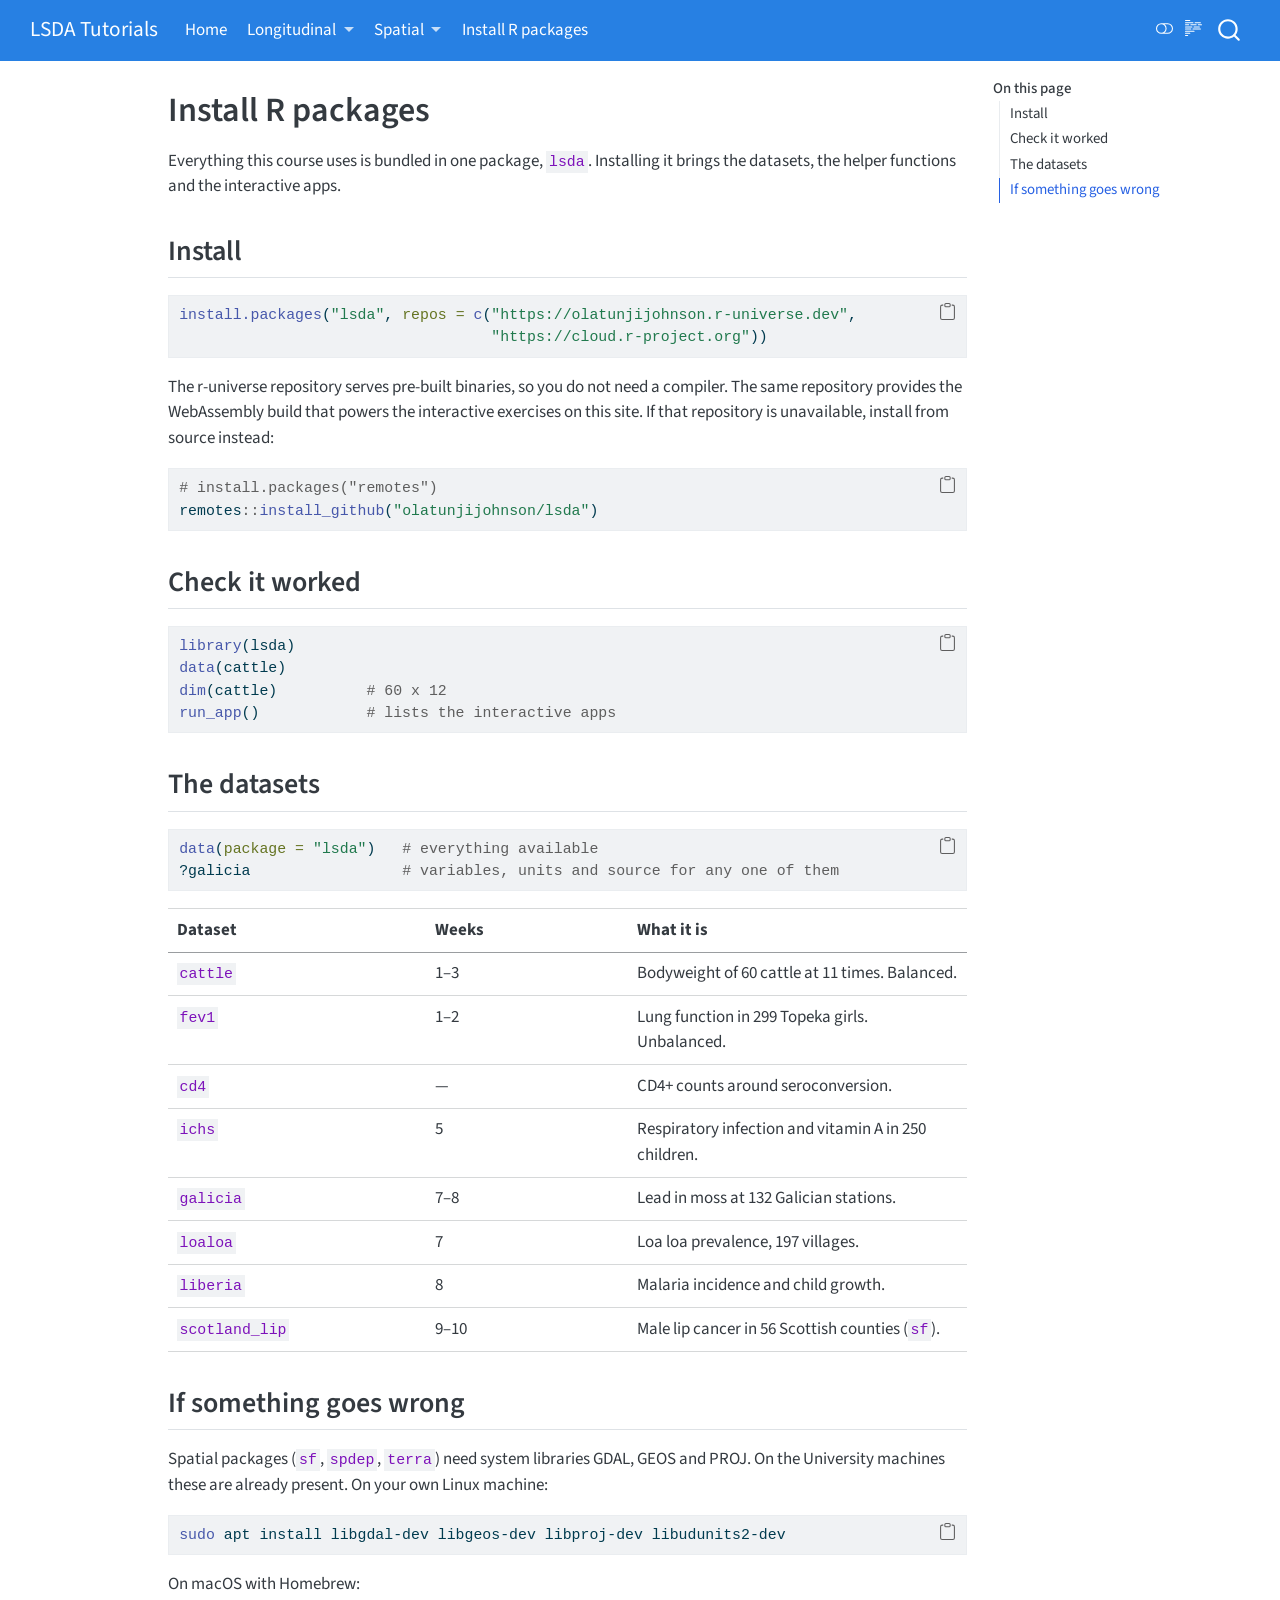
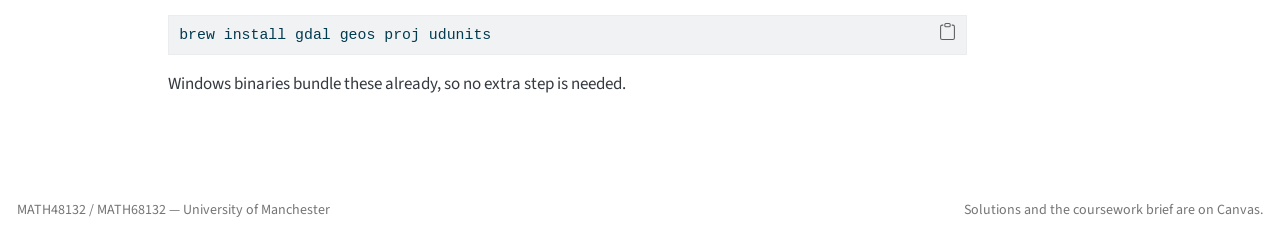
==== commit 90948822: "Note that the WebAssembly build now comes from the same repository" ====
--- a/setup.html
+++ b/setup.html
@@ -419,7 +419,7 @@
 <h2 class="anchored" data-anchor-id="install">Install</h2>
 <div class="code-copy-outer-scaffold"><div class="sourceCode" id="cb1"><pre class="sourceCode r code-with-copy"><code class="sourceCode r"><span id="cb1-1"><a href="#cb1-1" aria-hidden="true" tabindex="-1"></a><span class="fu">install.packages</span>(<span class="st">"lsda"</span>, <span class="at">repos =</span> <span class="fu">c</span>(<span class="st">"https://olatunjijohnson.r-universe.dev"</span>,</span>
 <span id="cb1-2"><a href="#cb1-2" aria-hidden="true" tabindex="-1"></a>                                   <span class="st">"https://cloud.r-project.org"</span>))</span></code></pre></div><button title="Copy to Clipboard" class="code-copy-button"><i class="bi"></i></button></div>
-<p>The r-universe repository serves pre-built binaries, so you do not need a compiler. If that repository is unavailable, install from source instead:</p>
+<p>The r-universe repository serves pre-built binaries, so you do not need a compiler. The same repository provides the WebAssembly build that powers the interactive exercises on this site. If that repository is unavailable, install from source instead:</p>
 <div class="code-copy-outer-scaffold"><div class="sourceCode" id="cb2"><pre class="sourceCode r code-with-copy"><code class="sourceCode r"><span id="cb2-1"><a href="#cb2-1" aria-hidden="true" tabindex="-1"></a><span class="co"># install.packages("remotes")</span></span>
 <span id="cb2-2"><a href="#cb2-2" aria-hidden="true" tabindex="-1"></a>remotes<span class="sc">::</span><span class="fu">install_github</span>(<span class="st">"olatunjijohnson/lsda"</span>)</span></code></pre></div><button title="Copy to Clipboard" class="code-copy-button"><i class="bi"></i></button></div>
 </section>
--- a/styles.css
+++ b/styles.css
@@ -5,10 +5,7 @@
 /* The exercise blocks are the point of the page: give them room to breathe. */
 .exercise-cell { margin-block: 1.25rem; }
 
-/* Interpretation carried over from the solutions, shown only where allowed. */
-.solution-note {
-  border-left: 3px solid var(--bs-secondary, #6c757d);
-  padding: 0.4rem 0 0.4rem 0.9rem;
-  margin-block: 1rem;
-  opacity: 0.92;
-}
+/* Note: .solution-note is deliberately not styled here. Interpretation blocks
+   are stripped from the public site (solutions live on Canvas), so a rule for
+   them would be dead CSS — and a hint in the stylesheet that such content
+   exists. */
